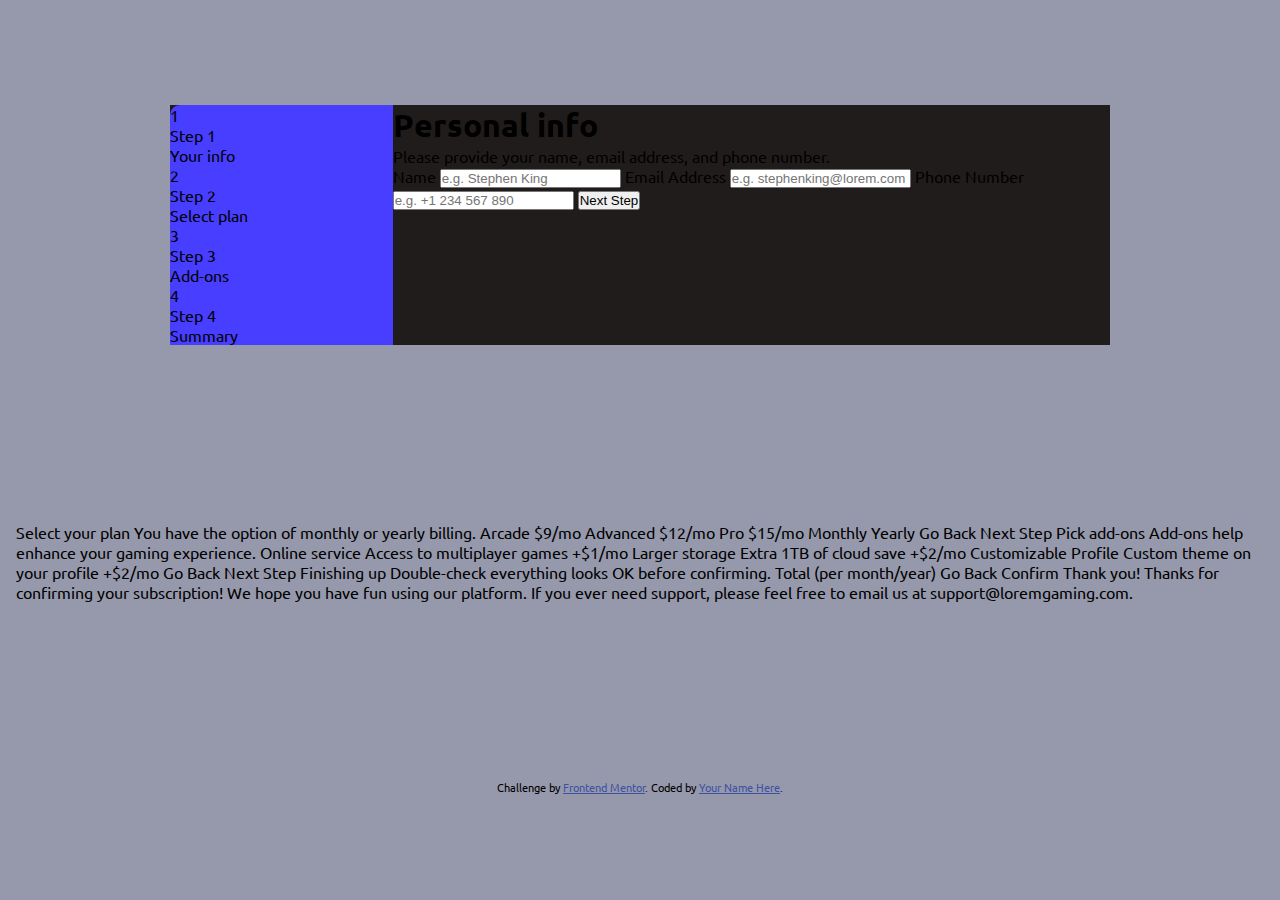
==== src/step 1 - your info.html @ 226e4aab "first commit" ====
<!DOCTYPE html>
<html lang="en">
  <head>
    <meta charset="UTF-8" />
    <meta name="viewport" content="width=device-width, initial-scale=1.0" />
    <!-- displays site properly based on user's device -->

    <link
      rel="icon"
      type="image/png"
      sizes="32x32"
      href="../assets/images/favicon-32x32.png"
    />
    <link rel="preconnect" href="https://fonts.googleapis.com" />
    <link rel="preconnect" href="https://fonts.gstatic.com" crossorigin />
    <link
      href="https://fonts.googleapis.com/css2?family=Ubuntu:wght@400;500;700&display=swap"
      rel="stylesheet"
    />
    <link rel="stylesheet" href="style.css" />

    <title>Frontend Mentor | Multi-step form</title>

    <!-- Feel free to remove these styles or customise in your own stylesheet 👍 -->
    <style>
      .attribution {
        font-size: 11px;
        text-align: center;
      }
      .attribution a {
        color: hsl(228, 45%, 44%);
      }
    </style>
  </head>
  <body>
    <main class="main-container">
      <div class="sidebar">
        <div class="sidebar-title-contain">
          <p class="number">1</p>
          <div>
            <p>Step 1</p>
            <p>Your info</p>
          </div>
        </div>
        <div class="sidebar-title-contain">
          <p class="number">2</p>
          <div>
            <p>Step 2</p>
            <p>Select plan</p>
          </div>
        </div>
        <div class="sidebar-title-contain">
          <p class="number">3</p>
          <div>
            <p>Step 3</p>
            <p>Add-ons</p>
          </div>
        </div>
        <div class="sidebar-title-contain">
          <p class="number">4</p>
          <div>
            <p>Step 4</p>
            <p>Summary</p>
          </div>
        </div>
      </div>
      <div class="step-container">
        <h1 class="title">Personal info</h1>
        <p class="text">
          Please provide your name, email address, and phone number.
        </p>
        <form action="#" class="personal-form">
          <label for="name">Name</label>
          <input
            type="text"
            id="name"
            name="name"
            placeholder="e.g. Stephen King"
            required
          />
          <label for="email">Email Address</label>
          <input
            type="email"
            id="email"
            name="email"
            placeholder="e.g. stephenking@lorem.com"
            required
          />
          <label for="phone-number">Phone Number</label>
          <input
            type="text"
            id="phone-number"
            name="phone-number"
            placeholder="e.g. +1 234 567 890"
            required
          />
          <input type="submit" value="Next Step" />
        </form>
      </div>
    </main>
    <!-- Sidebar start -->

    <!-- Sidebar end -->

    <!-- Step 1 start -->

    <!-- Step 1 end -->

    <!-- Step 2 start -->

    Select your plan You have the option of monthly or yearly billing. Arcade
    $9/mo Advanced $12/mo Pro $15/mo Monthly Yearly Go Back Next Step

    <!-- Step 2 end -->

    <!-- Step 3 start -->

    Pick add-ons Add-ons help enhance your gaming experience. Online service
    Access to multiplayer games +$1/mo Larger storage Extra 1TB of cloud save
    +$2/mo Customizable Profile Custom theme on your profile +$2/mo Go Back Next
    Step

    <!-- Step 3 end -->

    <!-- Step 4 start -->

    Finishing up Double-check everything looks OK before confirming.

    <!-- Dynamically add subscription and add-on selections here -->

    Total (per month/year) Go Back Confirm

    <!-- Step 4 end -->

    <!-- Step 5 start -->

    Thank you! Thanks for confirming your subscription! We hope you have fun
    using our platform. If you ever need support, please feel free to email us
    at support@loremgaming.com.

    <!-- Step 5 end -->

    <div class="attribution">
      Challenge by
      <a href="https://www.frontendmentor.io?ref=challenge" target="_blank"
        >Frontend Mentor</a
      >. Coded by <a href="#">Your Name Here</a>.
    </div>
  </body>
</html>
---- src/style.css ----
* {
  margin: 0;
  padding: 0;
  box-sizing: border-box;
}
:root {
  --marineblue: hsl(213, 96%, 18%);
  --purplish-blue: hsl(243, 100%, 62%);
  --pastel-blue: hsl(228, 100%, 84%);
  --light-blue: hsl(206, 94%, 87%);
  --strawberry-red: hsl(354, 84%, 57%);
  --cool-gray: hsl(231, 11%, 63%);
  --light-gray: hsl(229, 24%, 87%);
  --magnolia: hsl(217, 100%, 97%);
  --alabaster: hsl(231, 100%, 99%);
  --white: hsl(0, 8%, 12%);
}
body {
    min-height: 100vh;
  font-family: "Ubuntu", sans-serif;
  padding: 1rem;
  display: grid;
  place-items: center;
  background-color: var(--cool-gray);
}
.main-container {
    width: 58.75rem;
  display: flex;
  background-color: var(--white);
}
.sidebar {
    width: 17.125rem;
    background: url(../assets/images/bg-sidebar-desktop.svg);
}
.step-container {
    background-color: var(--white) !important;
}
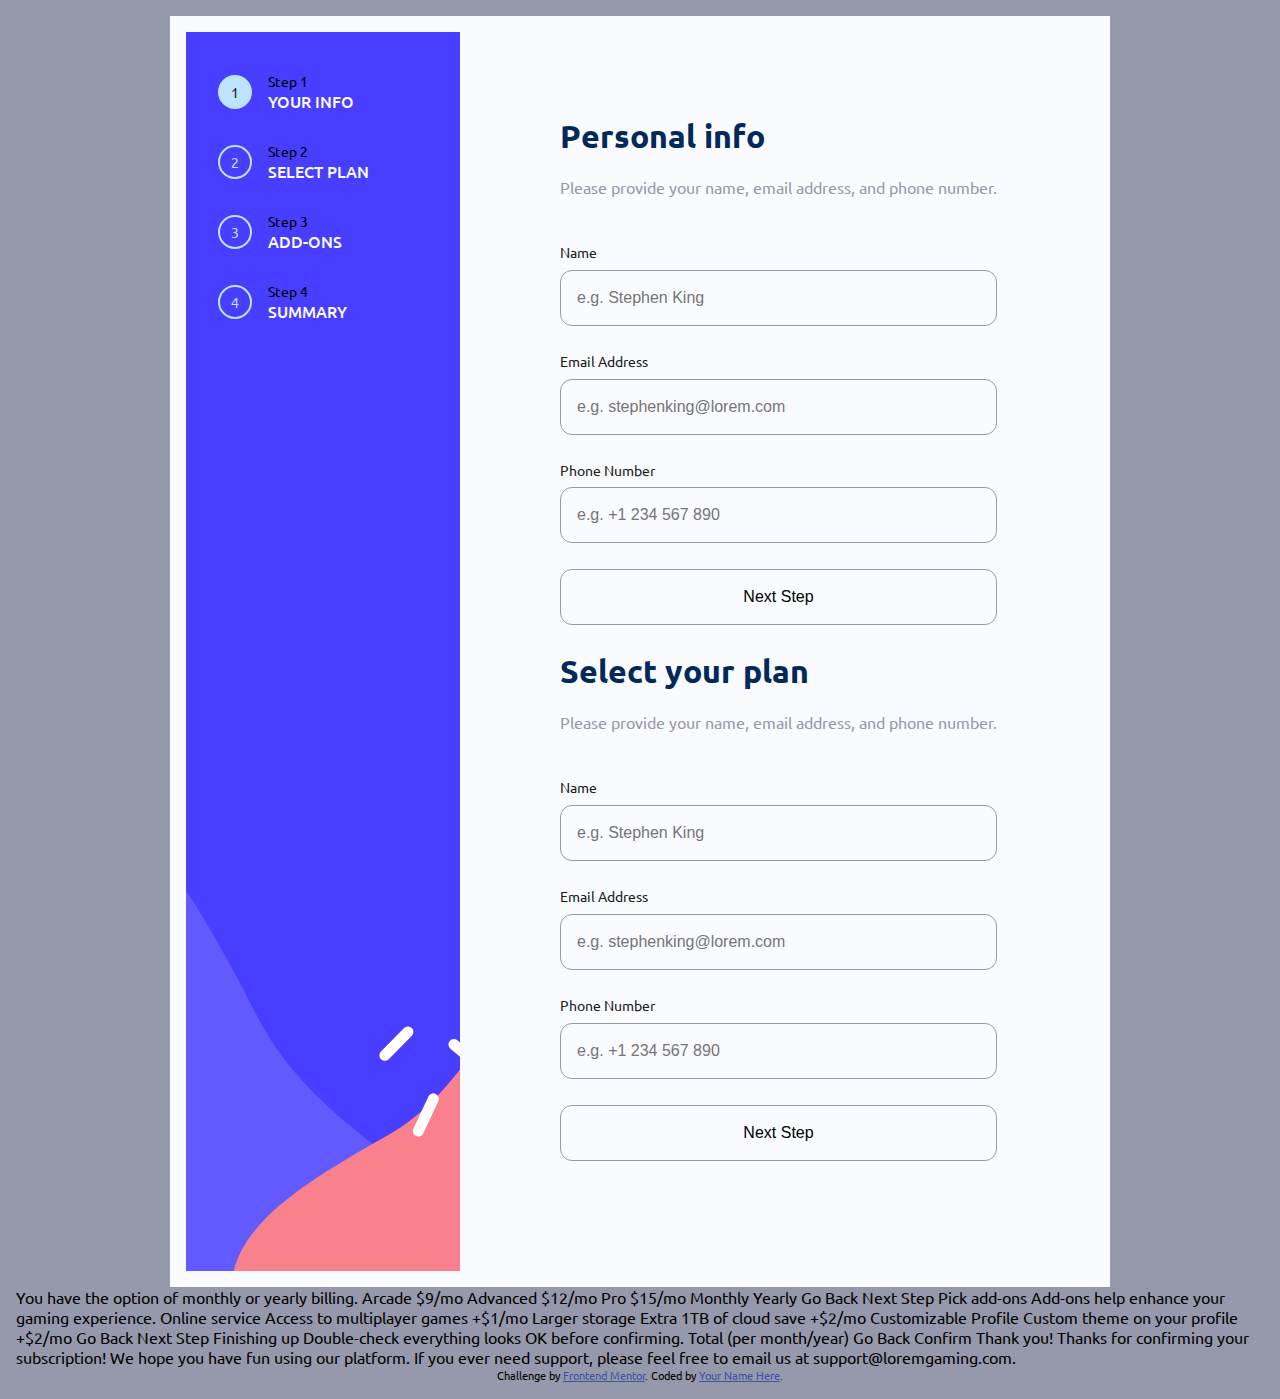
==== commit fd46d587: "feat:" git commit -m feat:" ====
--- a/src/step 1 - your info.html
+++ b/src/step 1 - your info.html
@@ -36,28 +36,36 @@
     <main class="main-container">
       <div class="sidebar">
         <div class="sidebar-title-contain">
-          <p class="number">1</p>
+          <div class="number-contain active">
+            <p>1</p>
+          </div>
           <div>
             <p>Step 1</p>
             <p>Your info</p>
           </div>
         </div>
         <div class="sidebar-title-contain">
-          <p class="number">2</p>
+          <div class="number-contain">
+            <p>2</p>
+          </div>
           <div>
             <p>Step 2</p>
             <p>Select plan</p>
           </div>
         </div>
         <div class="sidebar-title-contain">
-          <p class="number">3</p>
+          <div class="number-contain">
+            <p>3</p>
+          </div>
           <div>
             <p>Step 3</p>
             <p>Add-ons</p>
           </div>
         </div>
         <div class="sidebar-title-contain">
-          <p class="number">4</p>
+          <div class="number-contain">
+            <p>4</p>
+          </div>
           <div>
             <p>Step 4</p>
             <p>Summary</p>
@@ -65,37 +73,66 @@
         </div>
       </div>
       <div class="step-container">
-        <h1 class="title">Personal info</h1>
-        <p class="text">
-          Please provide your name, email address, and phone number.
-        </p>
-        <form action="#" class="personal-form">
-          <label for="name">Name</label>
-          <input
-            type="text"
-            id="name"
-            name="name"
-            placeholder="e.g. Stephen King"
-            required
-          />
-          <label for="email">Email Address</label>
-          <input
-            type="email"
-            id="email"
-            name="email"
-            placeholder="e.g. stephenking@lorem.com"
-            required
-          />
-          <label for="phone-number">Phone Number</label>
-          <input
-            type="text"
-            id="phone-number"
-            name="phone-number"
-            placeholder="e.g. +1 234 567 890"
-            required
-          />
-          <input type="submit" value="Next Step" />
-        </form>
+        <div id="step-personal-info">
+          <h2 class="title">Personal info</h1>
+          <p class="text">
+            Please provide your name, email address, and phone number.
+          </p>
+          <form action="#" class="personal-form">
+            <label for="name">Name</label>
+            <input
+              type="text"
+              id="name"
+              name="name"
+              placeholder="e.g. Stephen King"
+            />
+            <label for="email">Email Address</label>
+            <input
+              type="email"
+              id="email"
+              name="email"
+              placeholder="e.g. stephenking@lorem.com"
+            />
+            <label for="phone-number">Phone Number</label>
+            <input
+              type="text"
+              id="phone-number"
+              name="phone-number"
+              placeholder="e.g. +1 234 567 890"
+            />
+            <input type="submit" value="Next Step" class="next-btn"/>
+          </form>
+        </div>
+        <div id="step-personal-info">
+          <h2 class="title">Select your plan</h1>
+          <p class="text">
+            Please provide your name, email address, and phone number.
+          </p>
+          <form action="#" class="personal-form">
+            <label for="name">Name</label>
+            <input
+              type="text"
+              id="name"
+              name="name"
+              placeholder="e.g. Stephen King"
+            />
+            <label for="email">Email Address</label>
+            <input
+              type="email"
+              id="email"
+              name="email"
+              placeholder="e.g. stephenking@lorem.com"
+            />
+            <label for="phone-number">Phone Number</label>
+            <input
+              type="text"
+              id="phone-number"
+              name="phone-number"
+              placeholder="e.g. +1 234 567 890"
+            />
+            <input type="submit" value="Next Step"/>
+          </form>
+        </div>
       </div>
     </main>
     <!-- Sidebar start -->
@@ -108,7 +145,7 @@
 
     <!-- Step 2 start -->
 
-    Select your plan You have the option of monthly or yearly billing. Arcade
+     You have the option of monthly or yearly billing. Arcade
     $9/mo Advanced $12/mo Pro $15/mo Monthly Yearly Go Back Next Step
 
     <!-- Step 2 end -->
@@ -146,5 +183,7 @@
         >Frontend Mentor</a
       >. Coded by <a href="#">Your Name Here</a>.
     </div>
+
+    <script src="script.js"></script>
   </body>
 </html>
--- a/src/style.css
+++ b/src/style.css
@@ -2,6 +2,7 @@
   margin: 0;
   padding: 0;
   box-sizing: border-box;
+  /* outline: 1px solid green; */
 }
 :root {
   --marineblue: hsl(213, 96%, 18%);
@@ -13,10 +14,11 @@
   --light-gray: hsl(229, 24%, 87%);
   --magnolia: hsl(217, 100%, 97%);
   --alabaster: hsl(231, 100%, 99%);
-  --white: hsl(0, 8%, 12%);
+  --dark: hsl(0, 8%, 12%);
+  --white: hsl(0%, 0%, 100%);
 }
 body {
-    min-height: 100vh;
+  min-height: 100vh;
   font-family: "Ubuntu", sans-serif;
   padding: 1rem;
   display: grid;
@@ -24,14 +26,90 @@
   background-color: var(--cool-gray);
 }
 .main-container {
-    width: 58.75rem;
+  width: 58.75rem;
+  padding: 1rem;
   display: flex;
-  background-color: var(--white);
+  background-color: var(--alabaster);
 }
 .sidebar {
-    width: 17.125rem;
-    background: url(../assets/images/bg-sidebar-desktop.svg);
+  width: 17.125rem;
+  padding: 2.5rem 2rem;
+  margin-right: 1rem;
+  background-color: var(--purplish-blue);
+  background: url(../assets/images/bg-sidebar-desktop.svg);
+  background-size: cover;
+  background-position: center;
+  background-repeat: no-repeat;
+}
+.sidebar-title-contain {
+  display: flex;
+  align-items: center;
+  gap: 1rem;
+  margin-bottom: 1.875rem;
+}
+.number-contain {
+  width: 2.125rem;
+  height: 2.125rem;
+  display: flex;
+  border: 2px solid var(--light-blue);
+  border-radius: 50%;
+}
+.number-contain p {
+  margin: auto;
+  font-size: 0.875rem;
+  font-weight: 700;
+  color: var(--light-blue);
+}
+.number-contain.active {
+  background-color: var(--light-blue);
+}
+.number-contain.active p {
+  color: var(--dark);
+}
+.sidebar-title-contain div p:first-child {
+  font-size: 0.875rem;
+  font-weight: 400;
+}
+.sidebar-title-contain div p:nth-child(2) {
+  font-size: 1;
+  font-weight: 500;
+  color: var(--alabaster);
+  text-transform: uppercase;
 }
 .step-container {
-    background-color: var(--white) !important;
-}+  padding: 5.25rem;
+  /* background-color: var(--white) !important; */
+}
+.step-personal-info.done {
+  display: none;
+}
+.title {
+  font-size: 2rem;
+  color: var(--marineblue);
+}
+.text {
+  margin: 1.25em 0 2.875em 0;
+  font-size: 1rem;
+  color: var(--cool-gray);
+}
+.personal-form {
+  display: flex;
+  flex-direction: column;
+}
+.personal-form label {
+  margin-bottom: 0.625em;
+  font-size: 0.875rem;
+  color: var(--dark);
+}
+.personal-form input {
+  padding: 1.125em 1em;
+  margin-bottom: 1.625rem;
+  font-size: 1rem;
+  outline: none;
+  background: transparent;
+  border: 1px solid var(--cool-gray);
+  border-radius: 0.75rem;
+}
+.personal-form input::placeholder {
+  font-size: 1rem;
+}
